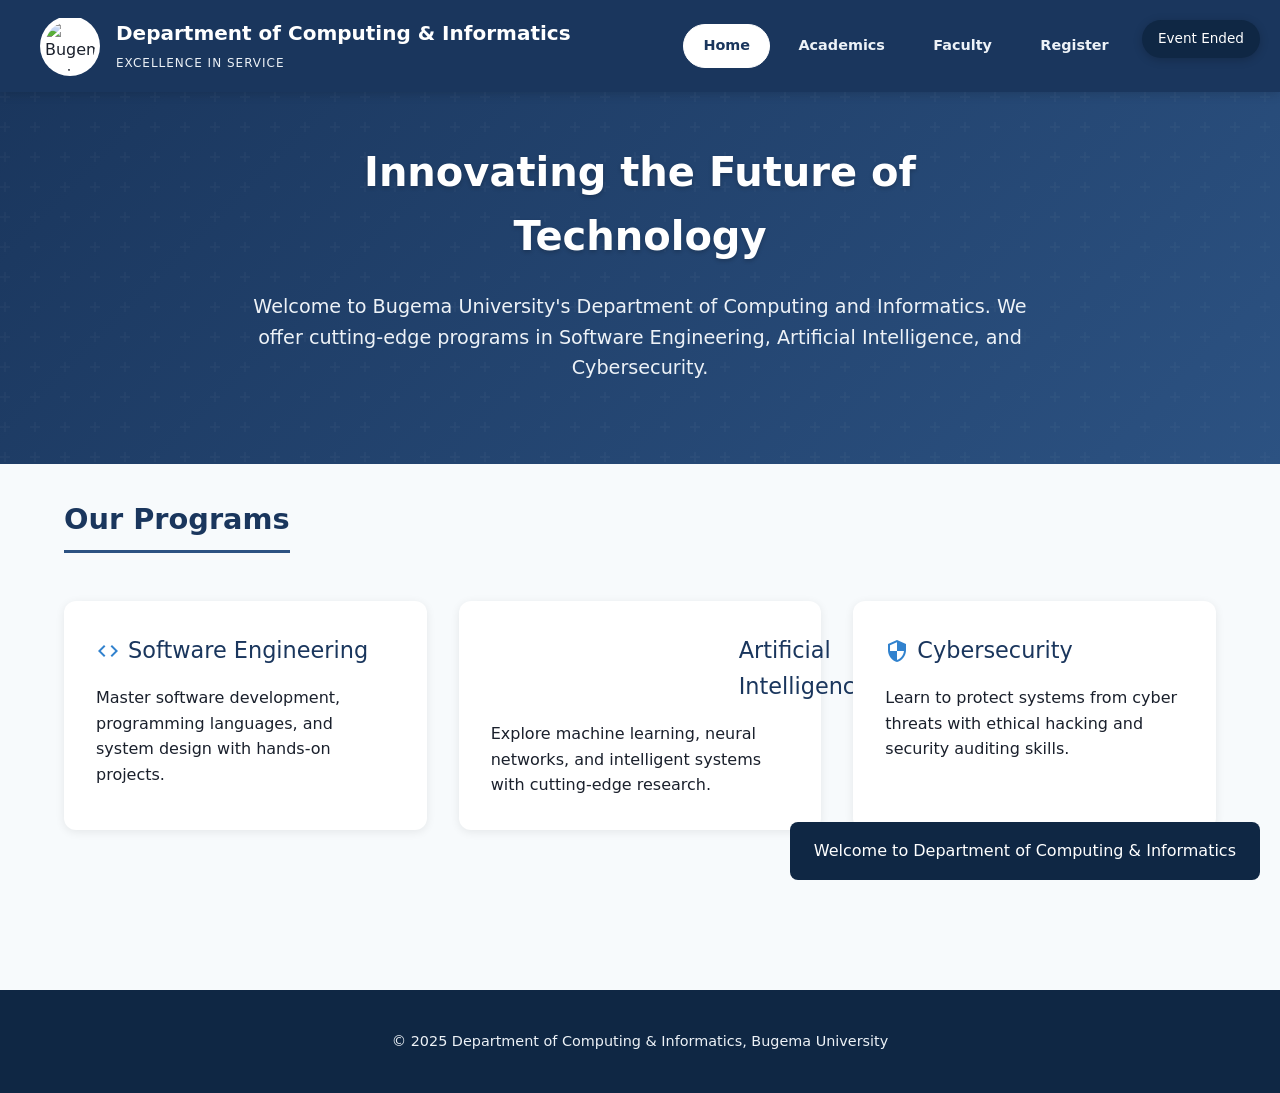
==== index.html @ 83c017cb "My web" ====
<!DOCTYPE html>
<html lang="en">
<head>
    <meta charset="UTF-8">
    <meta name="viewport" content="width=device-width, initial-scale=1.0">
    <meta name="description" content="Department of Computing and Informatics at Bugema University - Excellence in Software Engineering, AI, and Cybersecurity education">
    <title>Department of Computing & Informatics | Bugema University</title>
    <link rel="stylesheet" href="style.css">
    <link rel="stylesheet" href="https://fonts.googleapis.com/icon?family=Material+Icons" crossorigin="anonymous">
</head>
<body>
    <!-- Skip Link for Accessibility -->
    <a href="#main-content" class="skip-link">Skip to main content</a>
    
    <!-- Timer Display -->
    <div class="timer-pill" id="timer" aria-live="polite">Loading...</div>
    
    <!-- Notification Area -->
    <div id="notification-area" aria-live="polite" aria-atomic="true"></div>

    <!-- Header -->
    <header class="main-header" role="banner">
        <div class="header-container">
            <div class="brand">
                <img src="https://via.placeholder.com/60x60/1a365d/ffffff?text=BUGEMA" alt="Bugema University Logo" class="uni-logo">
                <div class="title-group">
                    <h1>Department of Computing & Informatics</h1>
                    <span class="motto">Excellence in Service</span>
                </div>
            </div>
            
            <!-- Mobile Menu Toggle -->
            <button class="menu-toggle" aria-label="Toggle navigation menu" aria-expanded="false">
                <span class="material-icons">menu</span>
            </button>
            
            <!-- Navigation -->
            <nav class="pill-nav" role="navigation" aria-label="Main navigation">
                <a href="index.html" class="nav-btn active" aria-current="page">Home</a>
                <a href="academics.html" class="nav-btn">Academics</a>
                <a href="profile.html" class="nav-btn">Faculty</a>
                <a href="registration.html" class="nav-btn">Register</a>
                <a href="contact.html" class="nav-btn">Contact</a>
            </nav>
        </div>
    </header>

    <!-- Main Content -->
    <main id="main-content">
        <!-- Hero Section -->
        <section class="hero-section" aria-labelledby="hero-title">
            <div class="hero-text">
                <h2 id="hero-title">Innovating the Future of Technology</h2>
                <p>Welcome to Bugema University's Department of Computing and Informatics. We offer cutting-edge programs in Software Engineering, Artificial Intelligence, and Cybersecurity.</p>
            </div>
        </section>

        <!-- Programs -->
        <div class="container">
            <section class="section" aria-labelledby="programs-title">
                <h2 id="programs-title" class="section-title">Our Programs</h2>
                <div class="faculty-grid">
                    <div class="m3-card">
                        <div class="card-title">
                            <span class="material-icons">code</span>
                            <span>Software Engineering</span>
                        </div>
                        <p>Master software development, programming languages, and system design with hands-on projects.</p>
                    </div>
                    <div class="m3-card">
                        <div class="card-title">
                            <span class="material-icons">psychology</span>
                            <span>Artificial Intelligence</span>
                        </div>
                        <p>Explore machine learning, neural networks, and intelligent systems with cutting-edge research.</p>
                    </div>
                    <div class="m3-card">
                        <div class="card-title">
                            <span class="material-icons">security</span>
                            <span>Cybersecurity</span>
                        </div>
                        <p>Learn to protect systems from cyber threats with ethical hacking and security auditing skills.</p>
                    </div>
                </div>
            </section>
        </div>
    </main>

    <!-- Footer -->
    <footer class="main-footer" role="contentinfo">
        <p>&copy; 2025 Department of Computing & Informatics, Bugema University</p>
    </footer>

    <script src="script.js"></script>
</body>
</html>
---- style.css ----
/* ================================================
   Department of Computing & Informatics
   Professional Website - Navy Blue & White Theme
   WCAG 2.1 Compliant
   ================================================ */

:root {
    /* Navy Blue Palette - Trust & Professionalism */
    --navy-primary: #1a365d;
    --navy-dark: #0f2744;
    --navy-light: #2c5282;
    --blue-accent: #3182ce;
    
    /* White/Breathing Room */
    --white: #ffffff;
    --white-off: #f7fafc;
    --white-light: #edf2f7;
    
    /* Text Colors - WCAG Compliant Contrast */
    --text-primary: #1a202c;
    --text-secondary: #2d3748;
    --text-muted: #4a5568;
    --text-light: #718096;
    
    /* Semantic Colors */
    --success: #276749;
    --error: #c53030;
    --warning: #b7791f;
    
    /* Spacing */
    --space-xs: 0.5rem;
    --space-sm: 1rem;
    --space-md: 1.5rem;
    --space-lg: 2rem;
    --space-xl: 3rem;
    
    /* Typography */
    --font-heading: 'Segoe UI', system-ui, -apple-system, sans-serif;
    --font-body: 'Segoe UI', system-ui, -apple-system, sans-serif;
    
    /* Transitions */
    --transition: all 0.3s ease;
}

/* ================================================
   Base Styles & Reset
   ================================================ */

* {
    box-sizing: border-box;
    margin: 0;
    padding: 0;
}

html {
    scroll-behavior: smooth;
}

body {
    font-family: var(--font-body);
    background: var(--white-off);
    color: var(--text-primary);
    line-height: 1.6;
    min-height: 100vh;
}

/* ================================================
   Accessibility - Skip Links & Focus States
   ================================================ */

.skip-link {
    position: absolute;
    top: -40px;
    left: 0;
    background: var(--navy-primary);
    color: var(--white);
    padding: var(--space-sm);
    z-index: 10000;
    transition: top 0.3s;
}

.skip-link:focus {
    top: 0;
}

:focus-visible {
    outline: 3px solid var(--blue-accent);
    outline-offset: 2px;
}

/* ================================================
   Header & Navigation
   ================================================ */

.main-header {
    background: var(--navy-primary);
    padding: var(--space-sm) var(--space-md);
    position: sticky;
    top: 0;
    z-index: 1000;
    box-shadow: 0 2px 10px rgba(0, 0, 0, 0.15);
}

.header-container {
    max-width: 1200px;
    margin: 0 auto;
    display: flex;
    justify-content: space-between;
    align-items: center;
    flex-wrap: wrap;
}

.brand {
    display: flex;
    align-items: center;
    gap: var(--space-sm);
}

.uni-logo {
    width: 60px;
    height: 60px;
    border-radius: 50%;
    background: var(--white);
    padding: 5px;
    object-fit: contain;
}

.title-group h1 {
    font-family: var(--font-heading);
    font-size: 1.25rem;
    color: var(--white);
    font-weight: 700;
    margin: 0;
}

.motto {
    font-size: 0.75rem;
    color: var(--white-light);
    text-transform: uppercase;
    letter-spacing: 1px;
}

/* Mobile Menu Toggle */
.menu-toggle {
    display: none;
    background: none;
    border: 2px solid var(--white);
    color: var(--white);
    padding: var(--space-xs) var(--space-sm);
    border-radius: 5px;
    cursor: pointer;
    font-size: 1.2rem;
}

.menu-toggle:hover {
    background: var(--navy-light);
}

/* Navigation */
.pill-nav {
    display: flex;
    gap: var(--space-xs);
    flex-wrap: wrap;
    justify-content: center;
}

.nav-btn {
    text-decoration: none;
    padding: 0.6rem 1.2rem;
    border-radius: 50px;
    font-weight: 600;
    font-size: 0.9rem;
    color: var(--white-light);
    transition: var(--transition);
    border: 1px solid transparent;
}

.nav-btn:hover {
    background: var(--navy-light);
    color: var(--white);
}

.nav-btn.active {
    background: var(--white);
    color: var(--navy-primary);
    border-color: var(--white);
}

/* ================================================
   Hero Section
   ================================================ */

.hero-section {
    background: linear-gradient(135deg, var(--navy-primary) 0%, var(--navy-light) 100%);
    padding: var(--space-xl) var(--space-md);
    text-align: center;
    position: relative;
    overflow: hidden;
}

.hero-section::before {
    content: '';
    position: absolute;
    top: 0;
    left: 0;
    right: 0;
    bottom: 0;
    background: url("data:image/svg+xml,%3Csvg width='60' height='60' viewBox='0 0 60 60' xmlns='http://www.w3.org/2000/svg'%3E%3Cg fill='none' fill-rule='evenodd'%3E%3Cg fill='%23ffffff' fill-opacity='0.05'%3E%3Cpath d='M36 34v-4h-2v4h-4v2h4v4h2v-4h4v-2h-4zm0-30V0h-2v4h-4v2h4v4h2V6h4V4h-4zM6 34v-4H4v4H0v2h4v4h2v-4h4v-2H6zM6 4V0H4v4H0v2h4v4h2V6h4V4H6z'/%3E%3C/g%3E%3C/g%3E%3C/svg%3E");
    opacity: 0.5;
}

.hero-text {
    position: relative;
    z-index: 1;
    max-width: 800px;
    margin: 0 auto;
}

.hero-text h2 {
    font-family: var(--font-heading);
    font-size: 2.5rem;
    color: var(--white);
    margin-bottom: var(--space-md);
    text-shadow: 0 2px 4px rgba(0, 0, 0, 0.2);
}

.hero-text p {
    font-size: 1.2rem;
    color: var(--white-light);
    margin-bottom: var(--space-lg);
}

.cta-group {
    display: flex;
    gap: var(--space-sm);
    justify-content: center;
    flex-wrap: wrap;
}

.primary-btn, .secondary-btn {
    display: inline-block;
    padding: 0.8rem 2rem;
    border-radius: 50px;
    text-decoration: none;
    font-weight: 600;
    transition: var(--transition);
    font-size: 1rem;
}

.primary-btn {
    background: var(--white);
    color: var(--navy-primary);
}

.primary-btn:hover {
    background: var(--blue-accent);
    color: var(--white);
    transform: translateY(-2px);
    box-shadow: 0 4px 15px rgba(0, 0, 0, 0.2);
}

.secondary-btn {
    background: transparent;
    color: var(--white);
    border: 2px solid var(--white);
}

.secondary-btn:hover {
    background: var(--white);
    color: var(--navy-primary);
    transform: translateY(-2px);
}

/* ================================================
   Main Container & Sections
   ================================================ */

.container {
    max-width: 1200px;
    margin: 0 auto;
    padding: var(--space-lg) var(--space-md);
}

.section {
    margin-bottom: var(--space-xl);
}

.section-title {
    font-family: var(--font-heading);
    font-size: 1.8rem;
    color: var(--navy-primary);
    margin-bottom: var(--space-md);
    padding-bottom: var(--space-xs);
    border-bottom: 3px solid var(--navy-light);
    display: inline-block;
}

/* ================================================
   Cards
   ================================================ */

.m3-card {
    background: var(--white);
    border-radius: 12px;
    padding: var(--space-lg);
    margin-bottom: var(--space-lg);
    box-shadow: 0 2px 10px rgba(0, 0, 0, 0.08);
    transition: var(--transition);
}

.m3-card:hover {
    box-shadow: 0 4px 20px rgba(0, 0, 0, 0.12);
}

.card-title {
    font-family: var(--font-heading);
    font-size: 1.4rem;
    color: var(--navy-primary);
    margin-bottom: var(--space-sm);
    display: flex;
    align-items: center;
    gap: var(--space-xs);
}

.card-title .material-icons {
    font-size: 1.5rem;
    color: var(--blue-accent);
}

/* ================================================
   Faculty Directory
   ================================================ */

.faculty-grid {
    display: grid;
    grid-template-columns: repeat(auto-fit, minmax(280px, 1fr));
    gap: var(--space-lg);
    margin-top: var(--space-md);
}

.faculty-card {
    background: var(--white);
    border-radius: 12px;
    padding: var(--space-lg);
    text-align: center;
    box-shadow: 0 2px 10px rgba(0, 0, 0, 0.08);
    transition: var(--transition);
    border-top: 4px solid var(--navy-primary);
}

.faculty-card:hover {
    transform: translateY(-5px);
    box-shadow: 0 8px 25px rgba(0, 0, 0, 0.15);
}

.photo-frame {
    width: 140px;
    height: 140px;
    border-radius: 50%;
    border: 4px solid var(--navy-primary);
    padding: 4px;
    margin: 0 auto var(--space-md);
    overflow: hidden;
    background: var(--white-light);
}

.photo-frame img {
    width: 100%;
    height: 100%;
    border-radius: 50%;
    object-fit: cover;
}

.faculty-card h3 {
    color: var(--navy-primary);
    font-size: 1.2rem;
    margin-bottom: var(--space-xs);
}

.faculty-title {
    color: var(--blue-accent);
    font-weight: 600;
    font-size: 0.9rem;
    margin-bottom: var(--space-sm);
}

.faculty-expertise {
    color: var(--text-muted);
    font-size: 0.9rem;
    margin-bottom: var(--space-sm);
}

.faculty-contact {
    font-size: 0.85rem;
    color: var(--text-secondary);
}

.faculty-contact a {
    color: var(--blue-accent);
    text-decoration: none;
}

.faculty-contact a:hover {
    text-decoration: underline;
}

/* ================================================
   Student Spotlight / Success Stories
   ================================================ */

.spotlight-grid {
    display: grid;
    grid-template-columns: repeat(auto-fit, minmax(300px, 1fr));
    gap: var(--space-lg);
    margin-top: var(--space-md);
}

.spotlight-card {
    background: linear-gradient(135deg, var(--navy-primary) 0%, var(--navy-light) 100%);
    border-radius: 16px;
    padding: var(--space-lg);
    color: var(--white);
    position: relative;
    overflow: hidden;
}

.spotlight-card::before {
    content: '';
    position: absolute;
    top: -50%;
    right: -50%;
    width: 100%;
    height: 100%;
    background: radial-gradient(circle, rgba(255,255,255,0.1) 0%, transparent 70%);
}

.spotlight-card h3 {
    font-size: 1.5rem;
    margin-bottom: var(--space-xs);
    position: relative;
}

.spotlight-card .achievement {
    background: rgba(255, 255, 255, 0.2);
    padding: var(--space-xs) var(--space-sm);
    border-radius: 20px;
    display: inline-block;
    font-size: 0.85rem;
    margin-bottom: var(--space-md);
}

.spotlight-info {
    display: flex;
    flex-direction: column;
    gap: var(--space-xs);
    font-size: 0.95rem;
    position: relative;
}

.spotlight-info strong {
    color: var(--white-light);
}

/* ================================================
   Timetable
   ================================================ */

.timetable-container {
    overflow-x: auto;
    margin-top: var(--space-md);
}

.timetable {
    width: 100%;
    border-collapse: collapse;
    background: var(--white);
    border-radius: 12px;
    overflow: hidden;
    box-shadow: 0 2px 10px rgba(0, 0, 0, 0.08);
}

.timetable thead {
    background: var(--navy-primary);
    color: var(--white);
}

.timetable th {
    padding: var(--space-sm) var(--space-md);
    text-align: left;
    font-weight: 600;
    font-size: 0.95rem;
}

.timetable tbody tr {
    border-bottom: 1px solid var(--white-light);
    transition: var(--transition);
}

.timetable tbody tr:hover {
    background: var(--white-off);
}

.timetable td {
    padding: var(--space-sm) var(--space-md);
    color: var(--text-secondary);
}

.timetable .time-slot {
    font-weight: 600;
    color: var(--navy-primary);
    white-space: nowrap;
}

.timetable .course-name {
    font-weight: 500;
    color: var(--text-primary);
}

.timetable .lecturer {
    color: var(--text-muted);
}

/* ================================================
   Forms
   ================================================ */

.m3-form {
    max-width: 600px;
    margin: 0 auto;
}

.form-row {
    display: grid;
    grid-template-columns: repeat(auto-fit, minmax(250px, 1fr));
    gap: var(--space-md);
    margin-bottom: var(--space-md);
}

.form-group {
    margin-bottom: var(--space-md);
}

.form-group label {
    display: block;
    margin-bottom: var(--space-xs);
    font-weight: 600;
    color: var(--text-primary);
}

.form-group input,
.form-group select,
.form-group textarea {
    width: 100%;
    padding: 0.8rem 1rem;
    border: 2px solid var(--white-light);
    border-radius: 8px;
    font-size: 1rem;
    font-family: var(--font-body);
    transition: var(--transition);
    background: var(--white);
}

.form-group input:focus,
.form-group select:focus,
.form-group textarea:focus {
    border-color: var(--blue-accent);
    outline: none;
    box-shadow: 0 0 0 3px rgba(49, 130, 206, 0.2);
}

.form-group input::placeholder {
    color: var(--text-light);
}

.course-checks {
    margin: var(--space-md) 0;
}

.course-checks p {
    font-weight: 600;
    margin-bottom: var(--space-sm);
    color: var(--text-primary);
}

.course-checks label {
    display: inline-flex;
    align-items: center;
    gap: var(--space-xs);
    margin-right: var(--space-md);
    cursor: pointer;
    color: var(--text-secondary);
}

.course-checks input[type="checkbox"] {
    width: 18px;
    height: 18px;
    accent-color: var(--navy-primary);
}

.google-btn {
    background: var(--navy-primary);
    color: var(--white);
    border: none;
    padding: 1rem 2rem;
    border-radius: 8px;
    font-size: 1rem;
    font-weight: 600;
    cursor: pointer;
    transition: var(--transition);
    width: 100%;
}

.google-btn:hover {
    background: var(--navy-light);
    transform: translateY(-2px);
    box-shadow: 0 4px 15px rgba(26, 54, 93, 0.3);
}

/* ================================================
   Contact Section
   ================================================ */

.contact-grid {
    display: grid;
    grid-template-columns: repeat(auto-fit, minmax(250px, 1fr));
    gap: var(--space-lg);
    margin-top: var(--space-md);
}

.contact-card {
    background: var(--white);
    border-radius: 12px;
    padding: var(--space-lg);
    text-align: center;
    box-shadow: 0 2px 10px rgba(0, 0, 0, 0.08);
    border-top: 4px solid var(--navy-primary);
}

.contact-card .material-icons {
    font-size: 2.5rem;
    color: var(--blue-accent);
    margin-bottom: var(--space-sm);
}

.contact-card h3 {
    color: var(--navy-primary);
    margin-bottom: var(--space-xs);
}

.contact-card p {
    color: var(--text-muted);
}

/* ================================================
   Footer
   ================================================ */

.main-footer {
    background: var(--navy-dark);
    color: var(--white-light);
    padding: var(--space-lg) var(--space-md);
    text-align: center;
    margin-top: var(--space-xl);
}

.main-footer p {
    margin: var(--space-xs) 0;
    font-size: 0.9rem;
}

.main-footer a {
    color: var(--white);
    text-decoration: none;
}

.main-footer a:hover {
    text-decoration: underline;
}

/* ================================================
   Responsive Design - Mobile First
   ================================================ */

@media (max-width: 768px) {
    .header-container {
        flex-direction: column;
        gap: var(--space-sm);
    }
    
    .menu-toggle {
        display: block;
    }
    
    .pill-nav {
        display: none;
        width: 100%;
        flex-direction: column;
        gap: var(--space-xs);
        margin-top: var(--space-sm);
    }
    
    .pill-nav.active {
        display: flex;
    }
    
    .nav-btn {
        text-align: center;
    }
    
    .hero-text h2 {
        font-size: 1.8rem;
    }
    
    .hero-text p {
        font-size: 1rem;
    }
    
    .cta-group {
        flex-direction: column;
    }
    
    .primary-btn, .secondary-btn {
        width: 100%;
        text-align: center;
    }
    
    .section-title {
        font-size: 1.5rem;
    }
    
    .timetable th,
    .timetable td {
        padding: var(--space-xs);
        font-size: 0.85rem;
    }
    
    .form-row {
        grid-template-columns: 1fr;
    }
}

@media (max-width: 480px) {
    .title-group h1 {
        font-size: 1rem;
    }
    
    .m3-card {
        padding: var(--space-md);
    }
    
    .faculty-grid,
    .spotlight-grid {
        grid-template-columns: 1fr;
    }
}

/* ================================================
   Utility Classes
   ================================================ */

.visually-hidden {
    position: absolute;
    width: 1px;
    height: 1px;
    padding: 0;
    margin: -1px;
    overflow: hidden;
    clip: rect(0, 0, 0, 0);
    white-space: nowrap;
    border: 0;
}

.text-center {
    text-align: center;
}

.mb-0 {
    margin-bottom: 0;
}

/* Toast Notification */
#notification-area {
    position: fixed;
    bottom: 20px;
    right: 20px;
    z-index: 3000;
}

.toast {
    background: var(--navy-dark);
    color: var(--white);
    padding: var(--space-sm) var(--space-md);
    border-radius: 8px;
    margin-top: var(--space-xs);
    animation: slideIn 0.3s ease;
}

@keyframes slideIn {
    from {
        transform: translateX(100%);
        opacity: 0;
    }
    to {
        transform: translateX(0);
        opacity: 1;
    }
}

/* Timer Pill */
.timer-pill {
    position: fixed;
    top: 20px;
    right: 20px;
    background: var(--navy-dark);
    color: var(--white);
    padding: var(--space-xs) var(--space-sm);
    border-radius: 50px;
    font-size: 0.85rem;
    font-weight: 500;
    z-index: 2000;
    box-shadow: 0 2px 10px rgba(0, 0, 0, 0.2);
}
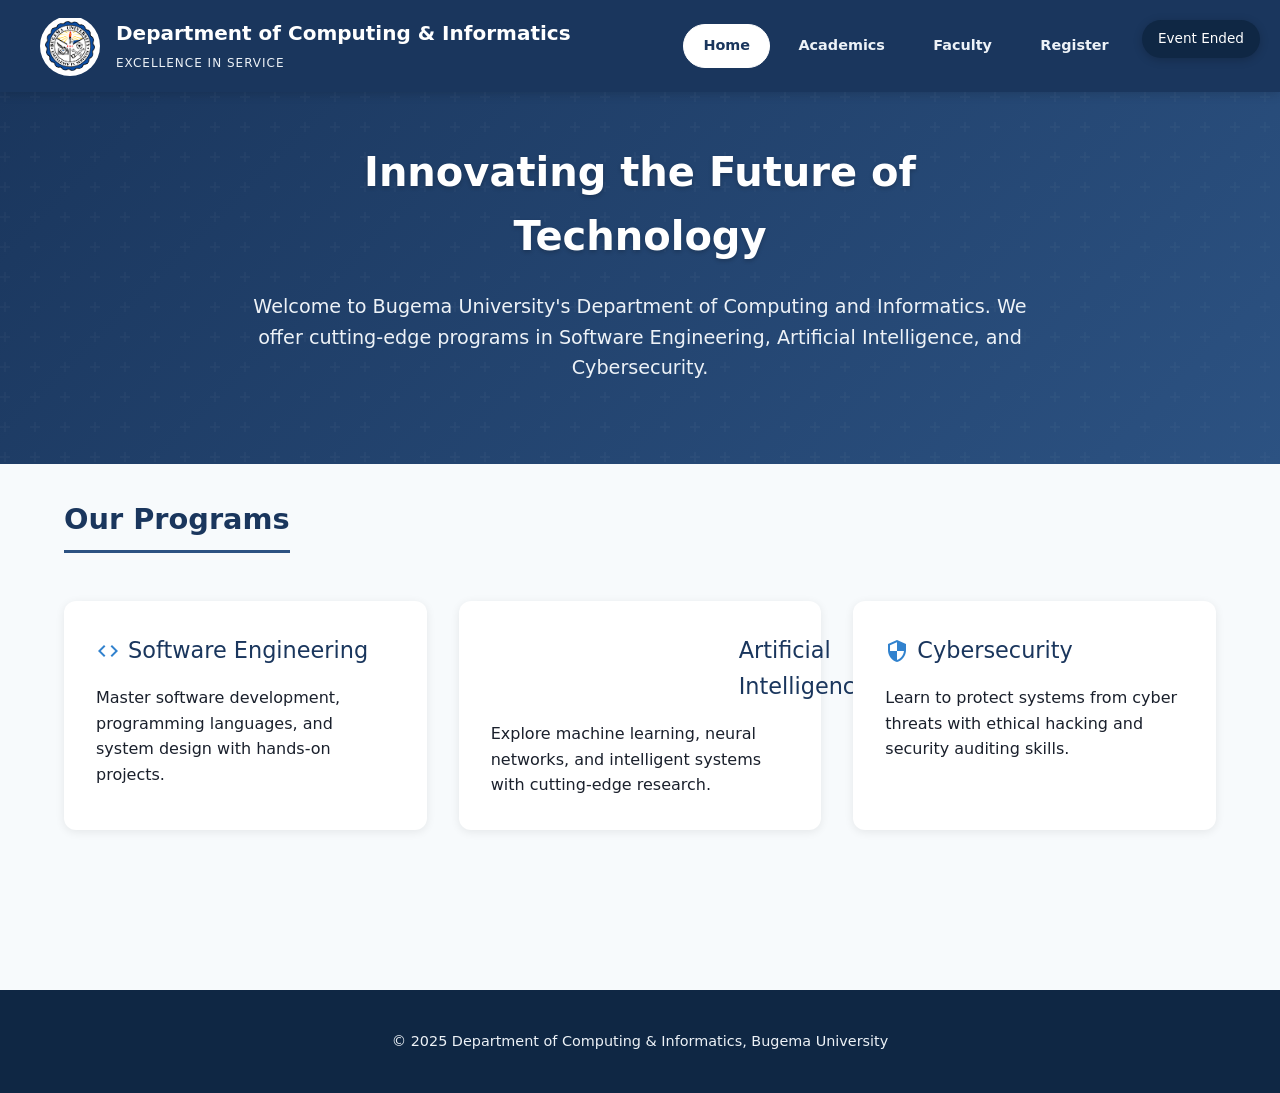
==== commit c0b9e44c: "new update" ====
--- a/index.html
+++ b/index.html
@@ -22,7 +22,7 @@
     <header class="main-header" role="banner">
         <div class="header-container">
             <div class="brand">
-                <img src="https://via.placeholder.com/60x60/1a365d/ffffff?text=BUGEMA" alt="Bugema University Logo" class="uni-logo">
+                <img src="bugema-university-seeklogo.png" alt="Bugema University Logo" class="uni-logo">
                 <div class="title-group">
                     <h1>Department of Computing & Informatics</h1>
                     <span class="motto">Excellence in Service</span>
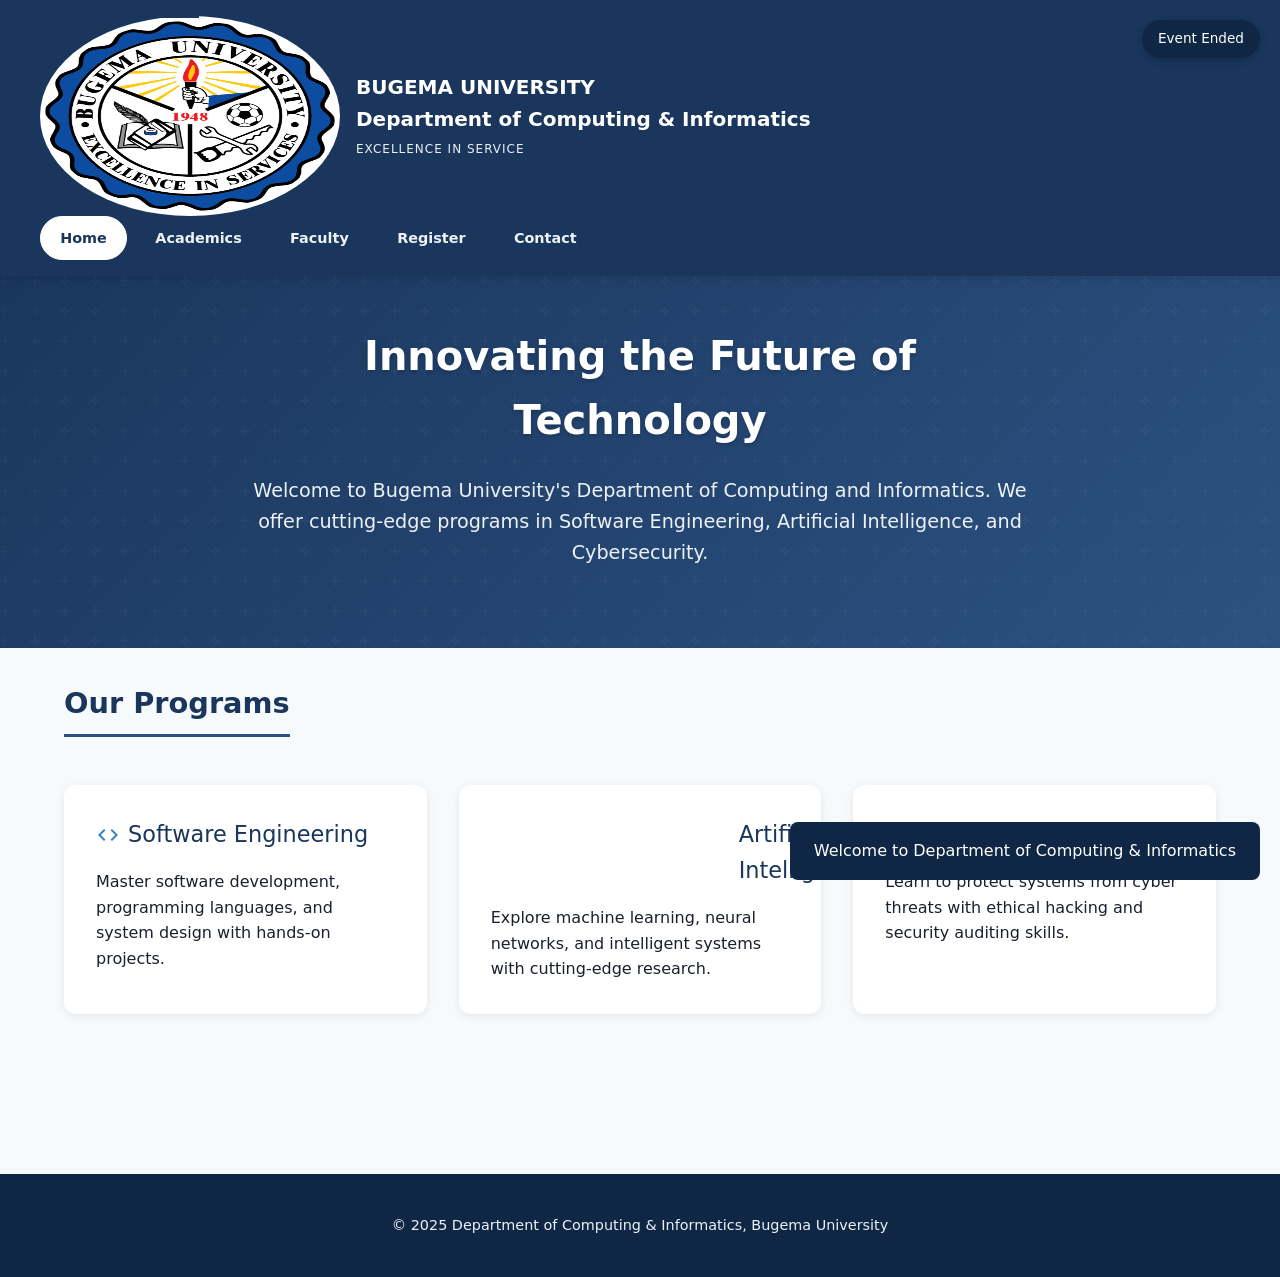
==== commit f8cdf136: "hope" ====
--- a/index.html
+++ b/index.html
@@ -24,6 +24,7 @@
             <div class="brand">
                 <img src="bugema-university-seeklogo.png" alt="Bugema University Logo" class="uni-logo">
                 <div class="title-group">
+                    <h1>BUGEMA   UNIVERSITY </h1>
                     <h1>Department of Computing & Informatics</h1>
                     <span class="motto">Excellence in Service</span>
                 </div>
--- a/style.css
+++ b/style.css
@@ -117,12 +117,12 @@
 }
 
 .uni-logo {
-    width: 60px;
-    height: 60px;
+    width: 300px;
+    height: 200px;
     border-radius: 50%;
     background: var(--white);
     padding: 5px;
-    object-fit: contain;
+    object-fit: fill;
 }
 
 .title-group h1 {
